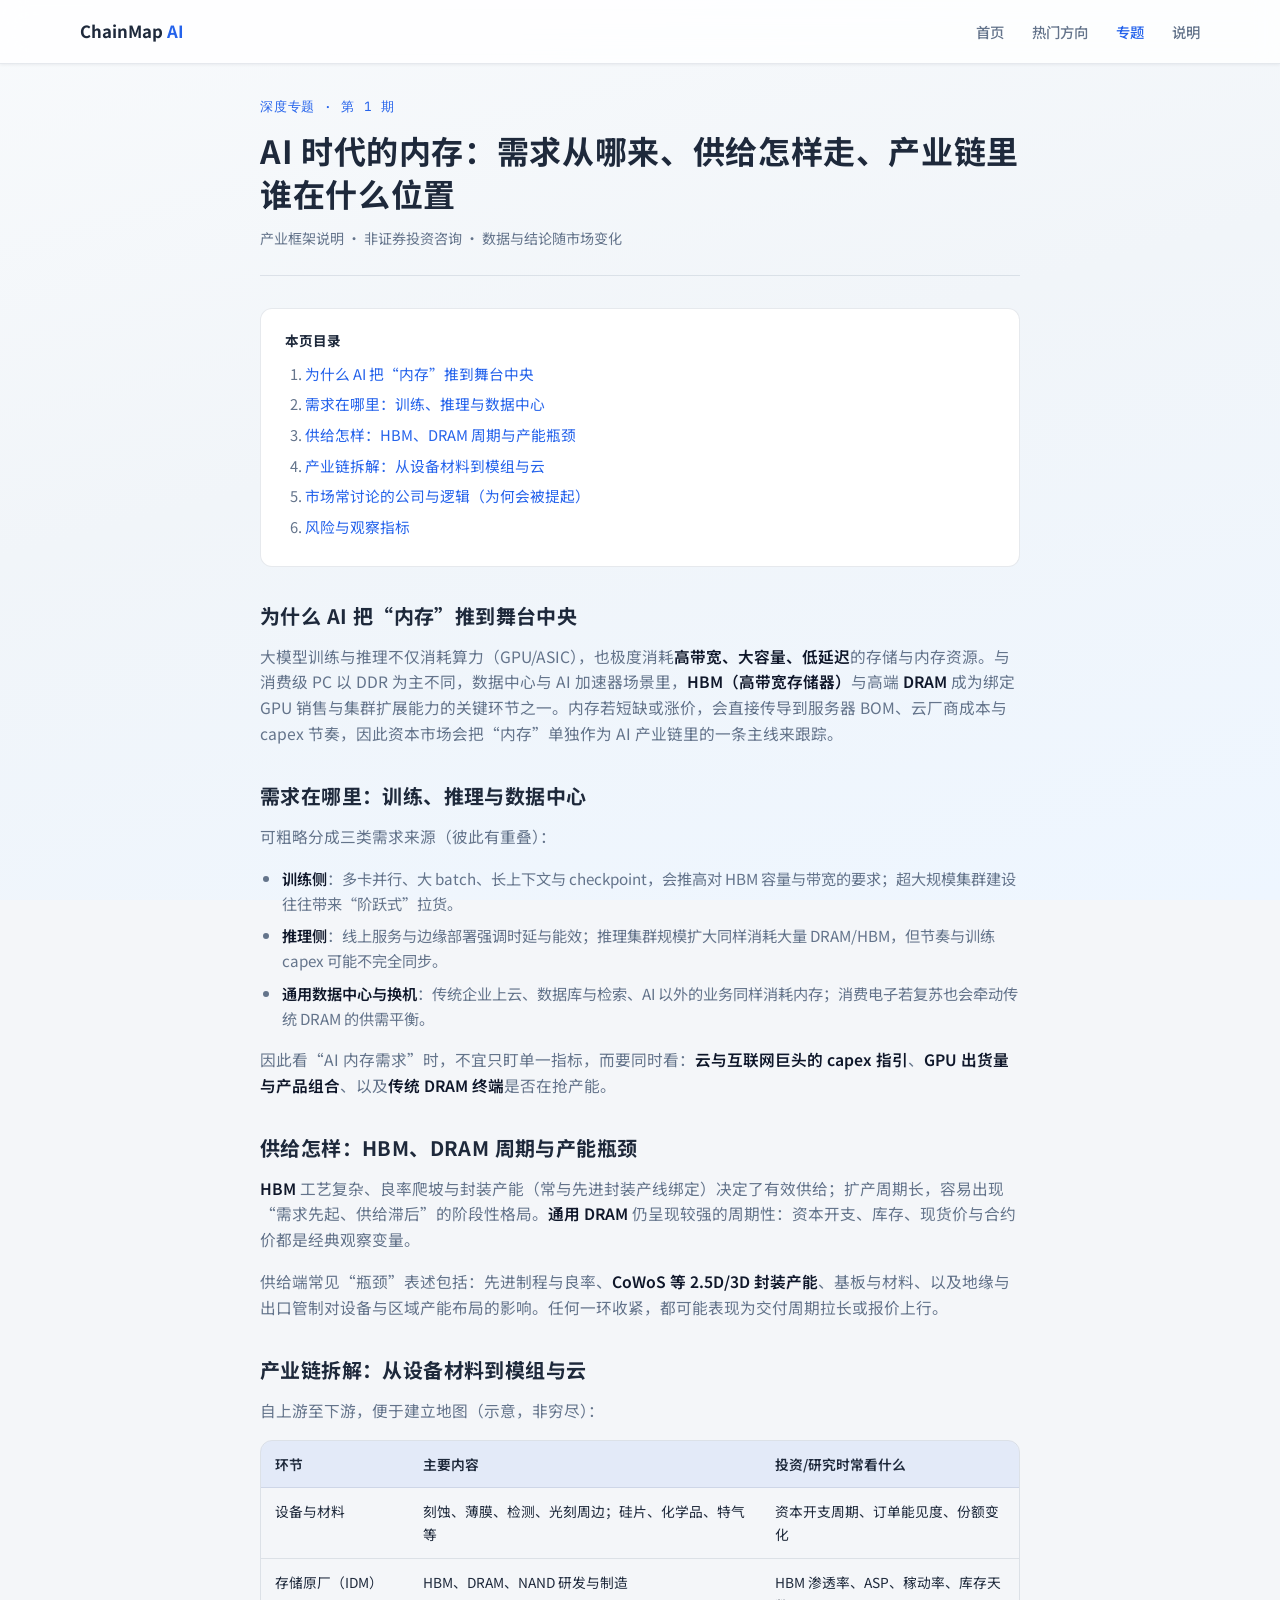
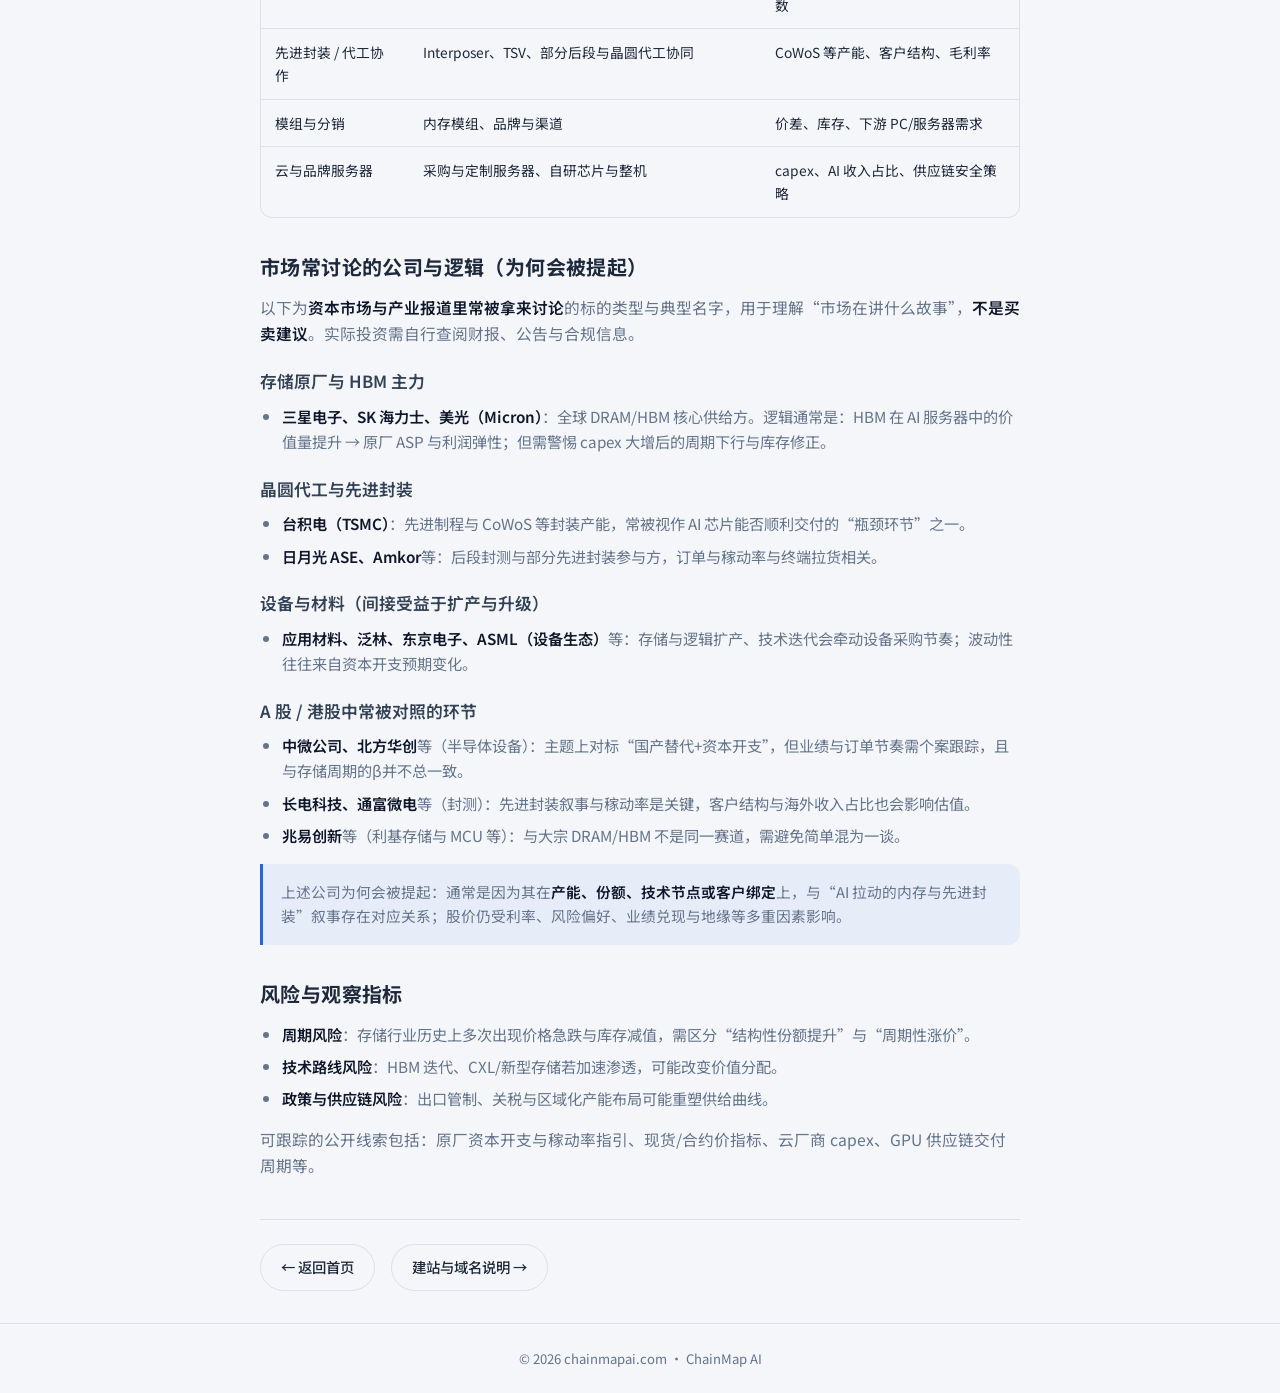
==== article-memory.html @ 4a5e8cdd "Initial publish: ChainMap AI site for chainmapai.com Co-authored-by: Cursor <cursoragent@cursor.com>" ====
<!DOCTYPE html>
<html lang="zh-CN">
<head>
  <meta charset="UTF-8" />
  <meta name="viewport" content="width=device-width, initial-scale=1.0" />
  <meta name="description" content="AI 时代内存（HBM/DRAM）供需、产业链与关注公司：需求从哪来、供给如何扩、谁在上游谁在下游。" />
  <title>AI 时代的内存：供需与产业链 · ChainMap AI</title>
  <link rel="preconnect" href="https://fonts.googleapis.com" />
  <link rel="preconnect" href="https://fonts.gstatic.com" crossorigin />
  <link href="https://fonts.googleapis.com/css2?family=Noto+Sans+SC:wght@400;500;600;700&family=JetBrains+Mono:wght@400;500&display=swap" rel="stylesheet" />
  <link rel="stylesheet" href="styles.css" />
</head>
<body>
  <header class="site-header">
    <div class="header-inner">
      <a href="index.html" class="logo">ChainMap <span class="logo-accent">AI</span></a>
      <button type="button" class="nav-toggle" aria-label="打开菜单" aria-expanded="false"></button>
      <nav class="nav" id="site-nav">
        <a href="index.html">首页</a>
        <a href="hot-topics.html">热门方向</a>
        <a href="article-memory.html" class="is-active">专题</a>
        <a href="index.html#disclaimer">说明</a>
      </nav>
    </div>
  </header>

  <main class="main-article page-enter">
    <article class="article-page container article-container">
      <header class="article-header">
        <p class="article-kicker">深度专题 · 第 1 期</p>
        <h1 class="article-h1">AI 时代的内存：需求从哪来、供给怎样走、产业链里谁在什么位置</h1>
        <p class="article-meta">产业框架说明 · 非证券投资咨询 · 数据与结论随市场变化</p>
      </header>

      <nav class="article-toc" aria-label="本页目录">
        <strong class="article-toc-title">本页目录</strong>
        <ol>
          <li><a href="#why-memory">为什么 AI 把“内存”推到舞台中央</a></li>
          <li><a href="#demand">需求在哪里：训练、推理与数据中心</a></li>
          <li><a href="#supply">供给怎样：HBM、DRAM 周期与产能瓶颈</a></li>
          <li><a href="#chain">产业链拆解：从设备材料到模组与云</a></li>
          <li><a href="#companies">市场常讨论的公司与逻辑（为何会被提起）</a></li>
          <li><a href="#risk">风险与观察指标</a></li>
        </ol>
      </nav>

      <div class="article-body">
        <h2 id="why-memory">为什么 AI 把“内存”推到舞台中央</h2>
        <p>
          大模型训练与推理不仅消耗算力（GPU/ASIC），也极度消耗<strong>高带宽、大容量、低延迟</strong>的存储与内存资源。与消费级 PC 以 DDR 为主不同，数据中心与 AI 加速器场景里，<strong>HBM（高带宽存储器）</strong>与高端 <strong>DRAM</strong> 成为绑定 GPU 销售与集群扩展能力的关键环节之一。内存若短缺或涨价，会直接传导到服务器 BOM、云厂商成本与 capex 节奏，因此资本市场会把“内存”单独作为 AI 产业链里的一条主线来跟踪。
        </p>

        <h2 id="demand">需求在哪里：训练、推理与数据中心</h2>
        <p>可粗略分成三类需求来源（彼此有重叠）：</p>
        <ul>
          <li><strong>训练侧</strong>：多卡并行、大 batch、长上下文与 checkpoint，会推高对 HBM 容量与带宽的要求；超大规模集群建设往往带来“阶跃式”拉货。</li>
          <li><strong>推理侧</strong>：线上服务与边缘部署强调时延与能效；推理集群规模扩大同样消耗大量 DRAM/HBM，但节奏与训练 capex 可能不完全同步。</li>
          <li><strong>通用数据中心与换机</strong>：传统企业上云、数据库与检索、AI 以外的业务同样消耗内存；消费电子若复苏也会牵动传统 DRAM 的供需平衡。</li>
        </ul>
        <p>
          因此看“AI 内存需求”时，不宜只盯单一指标，而要同时看：<strong>云与互联网巨头的 capex 指引</strong>、<strong>GPU 出货量与产品组合</strong>、以及<strong>传统 DRAM 终端</strong>是否在抢产能。
        </p>

        <h2 id="supply">供给怎样：HBM、DRAM 周期与产能瓶颈</h2>
        <p>
          <strong>HBM</strong> 工艺复杂、良率爬坡与封装产能（常与先进封装产线绑定）决定了有效供给；扩产周期长，容易出现“需求先起、供给滞后”的阶段性格局。<strong>通用 DRAM</strong> 仍呈现较强的周期性：资本开支、库存、现货价与合约价都是经典观察变量。
        </p>
        <p>
          供给端常见“瓶颈”表述包括：先进制程与良率、<strong>CoWoS 等 2.5D/3D 封装产能</strong>、基板与材料、以及地缘与出口管制对设备与区域产能布局的影响。任何一环收紧，都可能表现为交付周期拉长或报价上行。
        </p>

        <h2 id="chain">产业链拆解：从设备材料到模组与云</h2>
        <p>自上游至下游，便于建立地图（示意，非穷尽）：</p>
        <div class="article-table-wrap">
          <table class="article-table">
            <thead>
              <tr>
                <th>环节</th>
                <th>主要内容</th>
                <th>投资/研究时常看什么</th>
              </tr>
            </thead>
            <tbody>
              <tr>
                <td>设备与材料</td>
                <td>刻蚀、薄膜、检测、光刻周边；硅片、化学品、特气等</td>
                <td>资本开支周期、订单能见度、份额变化</td>
              </tr>
              <tr>
                <td>存储原厂（IDM）</td>
                <td>HBM、DRAM、NAND 研发与制造</td>
                <td>HBM 渗透率、ASP、稼动率、库存天数</td>
              </tr>
              <tr>
                <td>先进封装 / 代工协作</td>
                <td>Interposer、TSV、部分后段与晶圆代工协同</td>
                <td>CoWoS 等产能、客户结构、毛利率</td>
              </tr>
              <tr>
                <td>模组与分销</td>
                <td>内存模组、品牌与渠道</td>
                <td>价差、库存、下游 PC/服务器需求</td>
              </tr>
              <tr>
                <td>云与品牌服务器</td>
                <td>采购与定制服务器、自研芯片与整机</td>
                <td>capex、AI 收入占比、供应链安全策略</td>
              </tr>
            </tbody>
          </table>
        </div>

        <h2 id="companies">市场常讨论的公司与逻辑（为何会被提起）</h2>
        <p>以下为<strong>资本市场与产业报道里常被拿来讨论</strong>的标的类型与典型名字，用于理解“市场在讲什么故事”，<strong>不是买卖建议</strong>。实际投资需自行查阅财报、公告与合规信息。</p>

        <h3 class="article-h3">存储原厂与 HBM 主力</h3>
        <ul>
          <li><strong>三星电子、SK 海力士、美光（Micron）</strong>：全球 DRAM/HBM 核心供给方。逻辑通常是：HBM 在 AI 服务器中的价值量提升 → 原厂 ASP 与利润弹性；但需警惕 capex 大增后的周期下行与库存修正。</li>
        </ul>

        <h3 class="article-h3">晶圆代工与先进封装</h3>
        <ul>
          <li><strong>台积电（TSMC）</strong>：先进制程与 CoWoS 等封装产能，常被视作 AI 芯片能否顺利交付的“瓶颈环节”之一。</li>
          <li><strong>日月光 ASE、Amkor</strong>等：后段封测与部分先进封装参与方，订单与稼动率与终端拉货相关。</li>
        </ul>

        <h3 class="article-h3">设备与材料（间接受益于扩产与升级）</h3>
        <ul>
          <li><strong>应用材料、泛林、东京电子、ASML（设备生态）</strong>等：存储与逻辑扩产、技术迭代会牵动设备采购节奏；波动性往往来自资本开支预期变化。</li>
        </ul>

        <h3 class="article-h3">A 股 / 港股中常被对照的环节</h3>
        <ul>
          <li><strong>中微公司、北方华创</strong>等（半导体设备）：主题上对标“国产替代+资本开支”，但业绩与订单节奏需个案跟踪，且与存储周期的β并不总一致。</li>
          <li><strong>长电科技、通富微电</strong>等（封测）：先进封装叙事与稼动率是关键，客户结构与海外收入占比也会影响估值。</li>
          <li><strong>兆易创新</strong>等（利基存储与 MCU 等）：与大宗 DRAM/HBM 不是同一赛道，需避免简单混为一谈。</li>
        </ul>

        <p class="article-note">
          上述公司为何会被提起：通常是因为其在<strong>产能、份额、技术节点或客户绑定</strong>上，与“AI 拉动的内存与先进封装”叙事存在对应关系；股价仍受利率、风险偏好、业绩兑现与地缘等多重因素影响。
        </p>

        <h2 id="risk">风险与观察指标</h2>
        <ul>
          <li><strong>周期风险</strong>：存储行业历史上多次出现价格急跌与库存减值，需区分“结构性份额提升”与“周期性涨价”。</li>
          <li><strong>技术路线风险</strong>：HBM 迭代、CXL/新型存储若加速渗透，可能改变价值分配。</li>
          <li><strong>政策与供应链风险</strong>：出口管制、关税与区域化产能布局可能重塑供给曲线。</li>
        </ul>
        <p>可跟踪的公开线索包括：原厂资本开支与稼动率指引、现货/合约价指标、云厂商 capex、GPU 供应链交付周期等。</p>
      </div>

      <footer class="article-footer">
        <a class="btn-secondary" href="index.html">← 返回首页</a>
        <a class="btn-secondary" href="guide-hosting.html">建站与域名说明 →</a>
      </footer>
    </article>
  </main>

  <footer class="site-footer">
    <div class="container footer-inner">
      <p>© 2026 chainmapai.com · ChainMap AI</p>
    </div>
  </footer>

  <script src="script.js"></script>
</body>
</html>
---- styles.css ----
:root {
  --bg-deep: #f4f6f9;
  --bg-page: linear-gradient(165deg, #f8fafc 0%, #f1f5f9 45%, #eef6ff 100%);
  --bg-card: #ffffff;
  --bg-card-hover: #f8fafc;
  --border: rgba(15, 40, 80, 0.1);
  --text: #1e293b;
  --text-muted: #64748b;
  --accent: #2563eb;
  --accent-hover: #1d4ed8;
  --accent-soft: rgba(37, 99, 235, 0.1);
  --accent-glow: rgba(37, 99, 235, 0.22);
  --green-soft: rgba(16, 185, 129, 0.1);
  --green-border: rgba(16, 185, 129, 0.28);
  --green-heading: #047857;
  --header-bg: rgba(255, 255, 255, 0.82);
  --shadow-sm: 0 1px 3px rgba(15, 23, 42, 0.06);
  --shadow-md: 0 8px 30px rgba(15, 23, 42, 0.08);
  --font-sans: "Noto Sans SC", system-ui, sans-serif;
  --font-mono: "JetBrains Mono", monospace;
  --radius: 12px;
  --radius-lg: 20px;
  --header-h: 64px;
}

*,
*::before,
*::after {
  box-sizing: border-box;
}

html {
  scroll-behavior: smooth;
}

body {
  margin: 0;
  font-family: var(--font-sans);
  font-size: 16px;
  line-height: 1.65;
  color: var(--text);
  background: var(--bg-deep);
  background-image: var(--bg-page);
  background-attachment: fixed;
  min-height: 100vh;
}

a {
  color: var(--accent);
  text-decoration: none;
}

a:hover {
  text-decoration: underline;
}

.container {
  width: min(1120px, 92vw);
  margin-inline: auto;
}

.container.narrow {
  max-width: 720px;
}

.site-header {
  position: sticky;
  top: 0;
  z-index: 100;
  height: var(--header-h);
  background: var(--header-bg);
  backdrop-filter: blur(12px);
  border-bottom: 1px solid var(--border);
  box-shadow: var(--shadow-sm);
}

.header-inner {
  width: min(1120px, 92vw);
  margin-inline: auto;
  height: 100%;
  display: flex;
  align-items: center;
  justify-content: space-between;
}

.logo {
  font-weight: 700;
  font-size: 1.05rem;
  color: var(--text);
  text-decoration: none;
}

.logo:hover {
  color: var(--accent);
  text-decoration: none;
}

.logo-accent {
  color: var(--accent);
}

.hero-motto {
  margin: 0.5rem 0 0;
  font-size: 0.95rem;
  font-weight: 500;
  color: rgba(255, 255, 255, 0.75);
  letter-spacing: 0.12em;
}

.site-footer a {
  color: var(--text-muted);
}

.site-footer a:hover {
  color: var(--accent);
}

.nav {
  display: flex;
  gap: 1.75rem;
}

.nav a {
  color: var(--text-muted);
  font-size: 0.9rem;
  font-weight: 500;
  text-decoration: none;
  transition: color 0.2s;
}

.nav a:hover {
  color: var(--accent);
}

.nav a.is-active {
  color: var(--accent);
}

.nav-toggle {
  display: none;
  width: 44px;
  height: 44px;
  margin: 0;
  padding: 0;
  border: 1px solid var(--border);
  border-radius: 10px;
  background: var(--bg-card);
  cursor: pointer;
  position: relative;
}

.nav-toggle::before,
.nav-toggle::after {
  content: "";
  position: absolute;
  left: 12px;
  right: 12px;
  height: 2px;
  background: var(--text);
  border-radius: 1px;
  transition: transform 0.2s, top 0.2s, opacity 0.2s;
}

.nav-toggle::before {
  top: 16px;
}

.nav-toggle::after {
  top: 26px;
}

.nav-toggle[aria-expanded="true"]::before {
  top: 21px;
  transform: rotate(45deg);
}

.nav-toggle[aria-expanded="true"]::after {
  top: 21px;
  transform: rotate(-45deg);
}

@media (max-width: 768px) {
  .nav-toggle {
    display: block;
  }

  .nav {
    position: absolute;
    top: var(--header-h);
    left: 0;
    right: 0;
    flex-direction: column;
    gap: 0;
    padding: 0.5rem 0 1rem;
    background: rgba(255, 255, 255, 0.98);
    border-bottom: 1px solid var(--border);
    box-shadow: var(--shadow-md);
    transform: translateY(-120%);
    opacity: 0;
    visibility: hidden;
    pointer-events: none;
    transition: transform 0.25s ease, opacity 0.2s;
  }

  .nav.is-open {
    transform: translateY(0);
    opacity: 1;
    visibility: visible;
    pointer-events: auto;
  }

  .nav a {
    padding: 0.85rem 1.5rem;
    border-top: 1px solid rgba(15, 23, 42, 0.06);
  }

  .header-inner {
    position: relative;
  }
}

.hero {
  position: relative;
  min-height: calc(100vh - var(--header-h));
  display: flex;
  align-items: center;
  justify-content: center;
  padding: 3rem 1.5rem 4rem;
  overflow: hidden;
}

.hero-bg {
  position: absolute;
  inset: 0;
  background:
    radial-gradient(ellipse 85% 65% at 50% -15%, rgba(147, 197, 253, 0.45), transparent),
    radial-gradient(ellipse 55% 45% at 100% 40%, rgba(196, 181, 253, 0.22), transparent),
    radial-gradient(ellipse 45% 35% at 0% 85%, rgba(167, 243, 208, 0.2), transparent);
  pointer-events: none;
}

.hero-content {
  position: relative;
  text-align: center;
  max-width: 720px;
}

.hero-tag {
  font-family: var(--font-mono);
  font-size: 0.8rem;
  letter-spacing: 0.12em;
  text-transform: uppercase;
  color: var(--accent);
  margin: 0 0 1rem;
}

.hero-title {
  font-size: clamp(2rem, 5vw, 3rem);
  font-weight: 700;
  line-height: 1.35;
  margin: 0 0 1.25rem;
  letter-spacing: 0.02em;
}

.hero-title-accent {
  display: inline-block;
  background: linear-gradient(135deg, #1d4ed8 0%, #2563eb 40%, #7c3aed 100%);
  -webkit-background-clip: text;
  background-clip: text;
  color: transparent;
}

.hero-title-accent .title-part {
  letter-spacing: 0.16em;
}

.hero-title-accent .title-mid-gap {
  display: inline-block;
  width: 0.65em;
  min-width: 0.5rem;
}

.hero-lead {
  color: var(--text-muted);
  font-size: 1.05rem;
  margin: 0 0 2rem;
  max-width: 560px;
  margin-inline: auto;
}

.btn-primary {
  display: inline-block;
  padding: 0.85rem 1.75rem;
  background: linear-gradient(135deg, #2563eb, #1d4ed8);
  color: #fff;
  font-weight: 600;
  border-radius: 999px;
  text-decoration: none;
  box-shadow: 0 4px 20px var(--accent-glow);
  transition: transform 0.2s, box-shadow 0.2s;
}

.btn-primary:hover {
  transform: translateY(-2px);
  box-shadow: 0 8px 28px var(--accent-glow);
  text-decoration: none;
  color: #fff;
}

.section[id] {
  scroll-margin-top: calc(var(--header-h) + 8px);
}

.section {
  padding: 4rem 1.5rem;
}

.section-title {
  font-size: 1.75rem;
  font-weight: 700;
  margin: 0 0 0.75rem;
  text-align: center;
}

.section-subtitle {
  color: var(--text-muted);
  text-align: center;
  max-width: 720px;
  margin: 0 auto 2.5rem;
  font-size: 0.98rem;
}

.chain-section {
  background: linear-gradient(180deg, transparent, rgba(255, 255, 255, 0.65));
}

.chain-grid {
  display: grid;
  grid-template-columns: repeat(auto-fill, minmax(280px, 1fr));
  gap: 1.25rem;
}

.chain-card {
  background: var(--bg-card);
  border: 1px solid var(--border);
  border-radius: var(--radius-lg);
  padding: 1.5rem 1.5rem 1.35rem;
  box-shadow: var(--shadow-sm);
  transition: border-color 0.2s, background 0.2s, box-shadow 0.2s;
}

.chain-card:hover {
  background: var(--bg-card-hover);
  border-color: rgba(37, 99, 235, 0.28);
  box-shadow: var(--shadow-sm);
}

.chain-card-wide {
  grid-column: 1 / -1;
}

@media (min-width: 900px) {
  .chain-card-wide {
    grid-column: span 2;
  }
}

.chain-step {
  font-family: var(--font-mono);
  font-size: 0.75rem;
  color: var(--accent);
  opacity: 0.9;
}

.chain-card h3 {
  margin: 0.5rem 0 0.65rem;
  font-size: 1.15rem;
  font-weight: 600;
}

.chain-card p {
  margin: 0;
  color: var(--text-muted);
  font-size: 0.92rem;
  line-height: 1.6;
}

.chain-tags {
  list-style: none;
  margin: 1rem 0 0;
  padding: 0;
  display: flex;
  flex-wrap: wrap;
  gap: 0.5rem;
}

.chain-tags li {
  font-size: 0.78rem;
  padding: 0.25rem 0.65rem;
  background: var(--accent-soft);
  color: var(--accent);
  border-radius: 6px;
}

.ideas-section {
  padding-bottom: 5rem;
}

.ideas-table-wrap {
  overflow-x: auto;
  border-radius: var(--radius-lg);
  border: 1px solid var(--border);
  margin-bottom: 2rem;
}

.ideas-table {
  width: 100%;
  border-collapse: collapse;
  font-size: 0.88rem;
}

.ideas-table th,
.ideas-table td {
  padding: 1rem 1.1rem;
  text-align: left;
  vertical-align: top;
  border-bottom: 1px solid var(--border);
}

.ideas-table th {
  background: rgba(37, 99, 235, 0.08);
  color: var(--text);
  font-weight: 600;
  white-space: nowrap;
}

.ideas-table tbody tr:last-child td {
  border-bottom: none;
}

.ideas-table tbody tr:hover td {
  background: rgba(37, 99, 235, 0.04);
}

.ideas-table td:first-child {
  font-weight: 600;
  color: var(--accent);
  white-space: nowrap;
}

.callout-cards {
  display: grid;
  grid-template-columns: repeat(auto-fit, minmax(260px, 1fr));
  gap: 1.25rem;
}

.callout {
  background: var(--green-soft);
  border: 1px solid var(--green-border);
  border-radius: var(--radius);
  padding: 1.35rem 1.5rem;
}

.callout h3 {
  margin: 0 0 0.5rem;
  font-size: 1.05rem;
  color: var(--green-heading);
}

.callout p {
  margin: 0;
  color: var(--text-muted);
  font-size: 0.92rem;
}

.disclaimer-section {
  padding-top: 2rem;
  padding-bottom: 4rem;
}

.disclaimer-section p {
  color: var(--text-muted);
  text-align: center;
  margin: 0;
  font-size: 0.95rem;
  line-height: 1.75;
}

.site-footer {
  border-top: 1px solid var(--border);
  padding: 1.5rem 1.5rem;
}

.footer-inner {
  text-align: center;
}

.site-footer p {
  margin: 0;
  font-size: 0.82rem;
  color: var(--text-muted);
}

.page-enter {
  animation: pageEnterIn 0.55s ease forwards;
}

@keyframes pageEnterIn {
  from {
    opacity: 0;
    transform: translateY(10px);
  }
  to {
    opacity: 1;
    transform: translateY(0);
  }
}

@media (prefers-reduced-motion: reduce) {
  .page-enter {
    animation: none;
  }
}

.articles-preview-section {
  padding-top: 3rem;
  background: linear-gradient(180deg, rgba(255, 255, 255, 0.9), transparent);
}

.article-cards {
  display: grid;
  grid-template-columns: repeat(auto-fill, minmax(300px, 1fr));
  gap: 1.25rem;
}

.article-card {
  display: block;
  background: var(--bg-card);
  border: 1px solid var(--border);
  border-radius: var(--radius-lg);
  padding: 1.5rem 1.5rem 1.35rem;
  text-decoration: none;
  color: inherit;
  box-shadow: var(--shadow-sm);
  transition: border-color 0.2s, background 0.2s, transform 0.2s, box-shadow 0.2s;
}

.article-card:hover {
  border-color: rgba(37, 99, 235, 0.35);
  background: var(--bg-card-hover);
  box-shadow: var(--shadow-md);
  transform: translateY(-2px);
  text-decoration: none;
}

.article-card-badge {
  display: inline-block;
  font-family: var(--font-mono);
  font-size: 0.72rem;
  letter-spacing: 0.08em;
  color: var(--accent);
  margin-bottom: 0.65rem;
}

.article-card-badge--muted {
  color: var(--text-muted);
}

.article-card-title {
  margin: 0 0 0.5rem;
  font-size: 1.2rem;
  font-weight: 600;
  color: var(--text);
}

.article-card-desc {
  margin: 0 0 1rem;
  font-size: 0.92rem;
  color: var(--text-muted);
  line-height: 1.55;
}

.article-card-cta {
  font-size: 0.88rem;
  font-weight: 600;
  color: var(--accent);
}

.article-card-placeholder {
  border-style: dashed;
  opacity: 0.85;
}

.article-card-placeholder .article-card-desc code {
  font-family: var(--font-mono);
  font-size: 0.82rem;
  padding: 0.1em 0.35em;
  background: rgba(37, 99, 235, 0.08);
  border-radius: 4px;
  color: var(--accent-hover);
}

.main-article {
  padding-top: 2rem;
  padding-bottom: 2rem;
}

.article-container {
  max-width: 760px;
}

.article-header {
  margin-bottom: 2rem;
  padding-bottom: 1.5rem;
  border-bottom: 1px solid var(--border);
}

.article-kicker {
  font-family: var(--font-mono);
  font-size: 0.8rem;
  letter-spacing: 0.06em;
  color: var(--accent);
  margin: 0 0 0.75rem;
}

.article-h1 {
  font-size: clamp(1.45rem, 4vw, 2rem);
  font-weight: 700;
  line-height: 1.35;
  margin: 0 0 0.75rem;
  letter-spacing: 0.02em;
}

.article-meta {
  margin: 0;
  font-size: 0.88rem;
  color: var(--text-muted);
}

.article-toc {
  background: var(--bg-card);
  border: 1px solid var(--border);
  border-radius: var(--radius);
  padding: 1.25rem 1.5rem;
  margin-bottom: 2rem;
}

.article-toc-title {
  display: block;
  font-size: 0.85rem;
  margin-bottom: 0.65rem;
  color: var(--text);
}

.article-toc ol {
  margin: 0;
  padding-left: 1.25rem;
  color: var(--text-muted);
  font-size: 0.92rem;
}

.article-toc li {
  margin-bottom: 0.4rem;
}

.article-toc a {
  color: var(--accent);
}

.article-body h2[id] {
  scroll-margin-top: calc(var(--header-h) + 12px);
}

.article-body h2 {
  font-size: 1.25rem;
  font-weight: 700;
  margin: 2rem 0 0.75rem;
  letter-spacing: 0.02em;
}

.article-body h2:first-child {
  margin-top: 0;
}

.article-h3 {
  font-size: 1.05rem;
  font-weight: 600;
  margin: 1.35rem 0 0.5rem;
  color: #334155;
}

.article-body p {
  margin: 0 0 1rem;
  color: var(--text-muted);
  font-size: 0.98rem;
}

.article-body ul,
.article-body ol {
  margin: 0 0 1rem;
  padding-left: 1.35rem;
  color: var(--text-muted);
  font-size: 0.95rem;
}

.article-body li {
  margin-bottom: 0.45rem;
}

.article-body strong {
  color: #0f172a;
  font-weight: 600;
}

.article-body code {
  font-family: var(--font-mono);
  font-size: 0.88em;
  padding: 0.12em 0.4em;
  background: rgba(37, 99, 235, 0.09);
  border-radius: 4px;
  color: #1d4ed8;
}

.article-table-wrap {
  overflow-x: auto;
  border-radius: var(--radius);
  border: 1px solid var(--border);
  margin: 1rem 0 1.25rem;
}

.article-table {
  width: 100%;
  border-collapse: collapse;
  font-size: 0.86rem;
}

.article-table th,
.article-table td {
  padding: 0.75rem 0.9rem;
  text-align: left;
  border-bottom: 1px solid var(--border);
  vertical-align: top;
}

.article-table th {
  background: rgba(37, 99, 235, 0.08);
  color: var(--text);
  font-weight: 600;
}

.article-table tbody tr:last-child td {
  border-bottom: none;
}

.article-note {
  background: rgba(37, 99, 235, 0.06);
  border-left: 3px solid var(--accent);
  padding: 1rem 1.1rem;
  border-radius: 0 var(--radius) var(--radius) 0;
  font-size: 0.92rem !important;
}

.article-ol-steps {
  counter-reset: step;
  list-style: none;
  padding-left: 0 !important;
}

.article-ol-steps > li {
  position: relative;
  padding-left: 0;
  margin-bottom: 1rem !important;
}

.article-ol-steps > li::before {
  counter-increment: step;
  content: counter(step) ".";
  font-weight: 700;
  color: var(--accent);
  margin-right: 0.35em;
}

.article-ol-steps--nested ul {
  margin: 0.5rem 0 0.75rem;
  padding-left: 1.25rem;
  list-style: disc;
}

.article-footer {
  display: flex;
  flex-wrap: wrap;
  gap: 1rem;
  margin-top: 2.5rem;
  padding-top: 1.5rem;
  border-top: 1px solid var(--border);
}

.btn-secondary {
  display: inline-block;
  padding: 0.65rem 1.25rem;
  border: 1px solid var(--border);
  border-radius: 999px;
  color: var(--text);
  font-size: 0.9rem;
  font-weight: 500;
  text-decoration: none;
  transition: border-color 0.2s, background 0.2s;
}

.btn-secondary:hover {
  border-color: rgba(37, 99, 235, 0.4);
  background: var(--accent-soft);
  color: var(--accent);
  text-decoration: none;
}

/* —— AI 投资核心功能页 —— */
.invest-page {
  padding-bottom: 3rem;
}

.invest-page-header {
  margin-bottom: 2rem;
}

.invest-page-header .article-h1 {
  margin-bottom: 0.75rem;
}

.feed-meta {
  font-size: 0.88rem;
  color: var(--text-muted);
  margin-bottom: 1.25rem;
}

.feed-loading {
  color: var(--text-muted);
}

.error-msg {
  padding: 1rem 1.25rem;
  background: rgba(239, 68, 68, 0.08);
  border: 1px solid rgba(239, 68, 68, 0.25);
  border-radius: var(--radius);
  color: #b91c1c;
}

.topic-feed {
  display: flex;
  flex-direction: column;
  gap: 1.25rem;
}

.topic-card {
  background: var(--bg-card);
  border: 1px solid var(--border);
  border-radius: var(--radius-lg);
  padding: 1.35rem 1.5rem;
  box-shadow: var(--shadow-sm);
  transition: border-color 0.2s, box-shadow 0.2s;
}

.topic-card--hot {
  border-color: rgba(37, 99, 235, 0.35);
  box-shadow: var(--shadow-md);
}

.topic-card--archived {
  opacity: 0.72;
}

.topic-card-head {
  display: flex;
  justify-content: space-between;
  align-items: center;
  flex-wrap: wrap;
  gap: 0.5rem;
  margin-bottom: 0.5rem;
}

.topic-layer {
  font-size: 0.8rem;
  font-weight: 600;
  color: var(--accent);
  text-transform: uppercase;
  letter-spacing: 0.04em;
}

.topic-heat {
  font-family: var(--font-mono);
  font-size: 0.82rem;
  color: var(--text-muted);
}

.topic-card-title {
  margin: 0 0 0.5rem;
  font-size: 1.25rem;
}

.topic-card-title a {
  color: var(--text);
  text-decoration: none;
}

.topic-card-title a:hover {
  color: var(--accent);
}

.topic-status {
  font-size: 0.9rem;
  margin-bottom: 0.75rem;
}

.status-pill {
  display: inline-block;
  padding: 0.15rem 0.55rem;
  border-radius: 999px;
  background: var(--accent-soft);
  color: var(--accent);
  font-weight: 600;
  font-size: 0.82rem;
}

.topic-times {
  font-size: 0.82rem;
  color: var(--text-muted);
  margin: 0.75rem 0 1rem;
}

.stars .star {
  color: #cbd5e1;
  font-size: 0.95rem;
}

.stars .star.is-on {
  color: #f59e0b;
}

.topic-detail-header h1,
.stock-detail-header h1 {
  font-size: clamp(1.5rem, 4vw, 2rem);
  margin: 0.25rem 0 0.75rem;
  line-height: 1.3;
}

.stock-symbol {
  font-family: var(--font-mono);
  font-size: 0.65em;
  font-weight: 500;
  color: var(--text-muted);
}

.stock-oneliner {
  font-size: 1.05rem;
  line-height: 1.6;
}

.stock-pick-grid {
  display: grid;
  grid-template-columns: repeat(auto-fill, minmax(260px, 1fr));
  gap: 1rem;
  margin: 1.5rem 0;
}

.stock-pick-card {
  display: block;
  background: var(--bg-card);
  border: 1px solid var(--border);
  border-radius: var(--radius);
  padding: 1.25rem;
  text-decoration: none;
  color: inherit;
  transition: border-color 0.2s, transform 0.2s, box-shadow 0.2s;
  position: relative;
}

.stock-pick-card:hover {
  border-color: rgba(37, 99, 235, 0.4);
  box-shadow: var(--shadow-md);
  transform: translateY(-2px);
  text-decoration: none;
}

.stock-pick-card h3 {
  margin: 0.5rem 0 0.35rem;
  font-size: 1.05rem;
  color: var(--text);
}

.stock-pick-card p {
  font-size: 0.9rem;
  color: var(--text-muted);
  margin: 0 0 0.75rem;
}

.stock-rank {
  position: absolute;
  top: 0.75rem;
  right: 0.75rem;
  font-family: var(--font-mono);
  font-weight: 700;
  font-size: 0.85rem;
  color: var(--accent);
}

.market-badge {
  display: inline-block;
  font-size: 0.72rem;
  font-weight: 600;
  padding: 0.2rem 0.5rem;
  border-radius: 4px;
  background: var(--accent-soft);
  color: var(--accent);
}

.market-badge--A {
  background: rgba(239, 68, 68, 0.1);
  color: #dc2626;
}

.market-badge--HK {
  background: rgba(168, 85, 247, 0.1);
  color: #7c3aed;
}

.market-badge--KR {
  background: rgba(16, 185, 129, 0.1);
  color: var(--green-heading);
}

.moat-tags,
.risk-list,
.evidence-list {
  padding-left: 1.25rem;
}

.moat-tags li,
.risk-list li {
  margin-bottom: 0.35rem;
}

.thesis-list {
  padding-left: 1.35rem;
}

.thesis-list li {
  margin-bottom: 0.65rem;
}

.evidence-type {
  font-size: 0.75rem;
  font-weight: 600;
  text-transform: uppercase;
  color: var(--text-muted);
}

.muted {
  color: var(--text-muted);
  font-size: 0.88rem;
}

.invest-disclaimer-inline {
  font-size: 0.88rem;
  color: var(--text-muted);
  margin-top: 2rem;
  padding-top: 1rem;
  border-top: 1px solid var(--border);
}

.hero-actions {
  display: flex;
  flex-wrap: wrap;
  gap: 0.75rem;
  margin-top: 1.25rem;
}

.btn-outline {
  display: inline-block;
  padding: 0.7rem 1.35rem;
  border: 1px solid rgba(255, 255, 255, 0.5);
  border-radius: 999px;
  color: #fff;
  font-weight: 500;
  text-decoration: none;
  transition: background 0.2s;
}

.btn-outline:hover {
  background: rgba(255, 255, 255, 0.12);
  text-decoration: none;
}

.invest-preview-section {
  padding-top: 0;
}
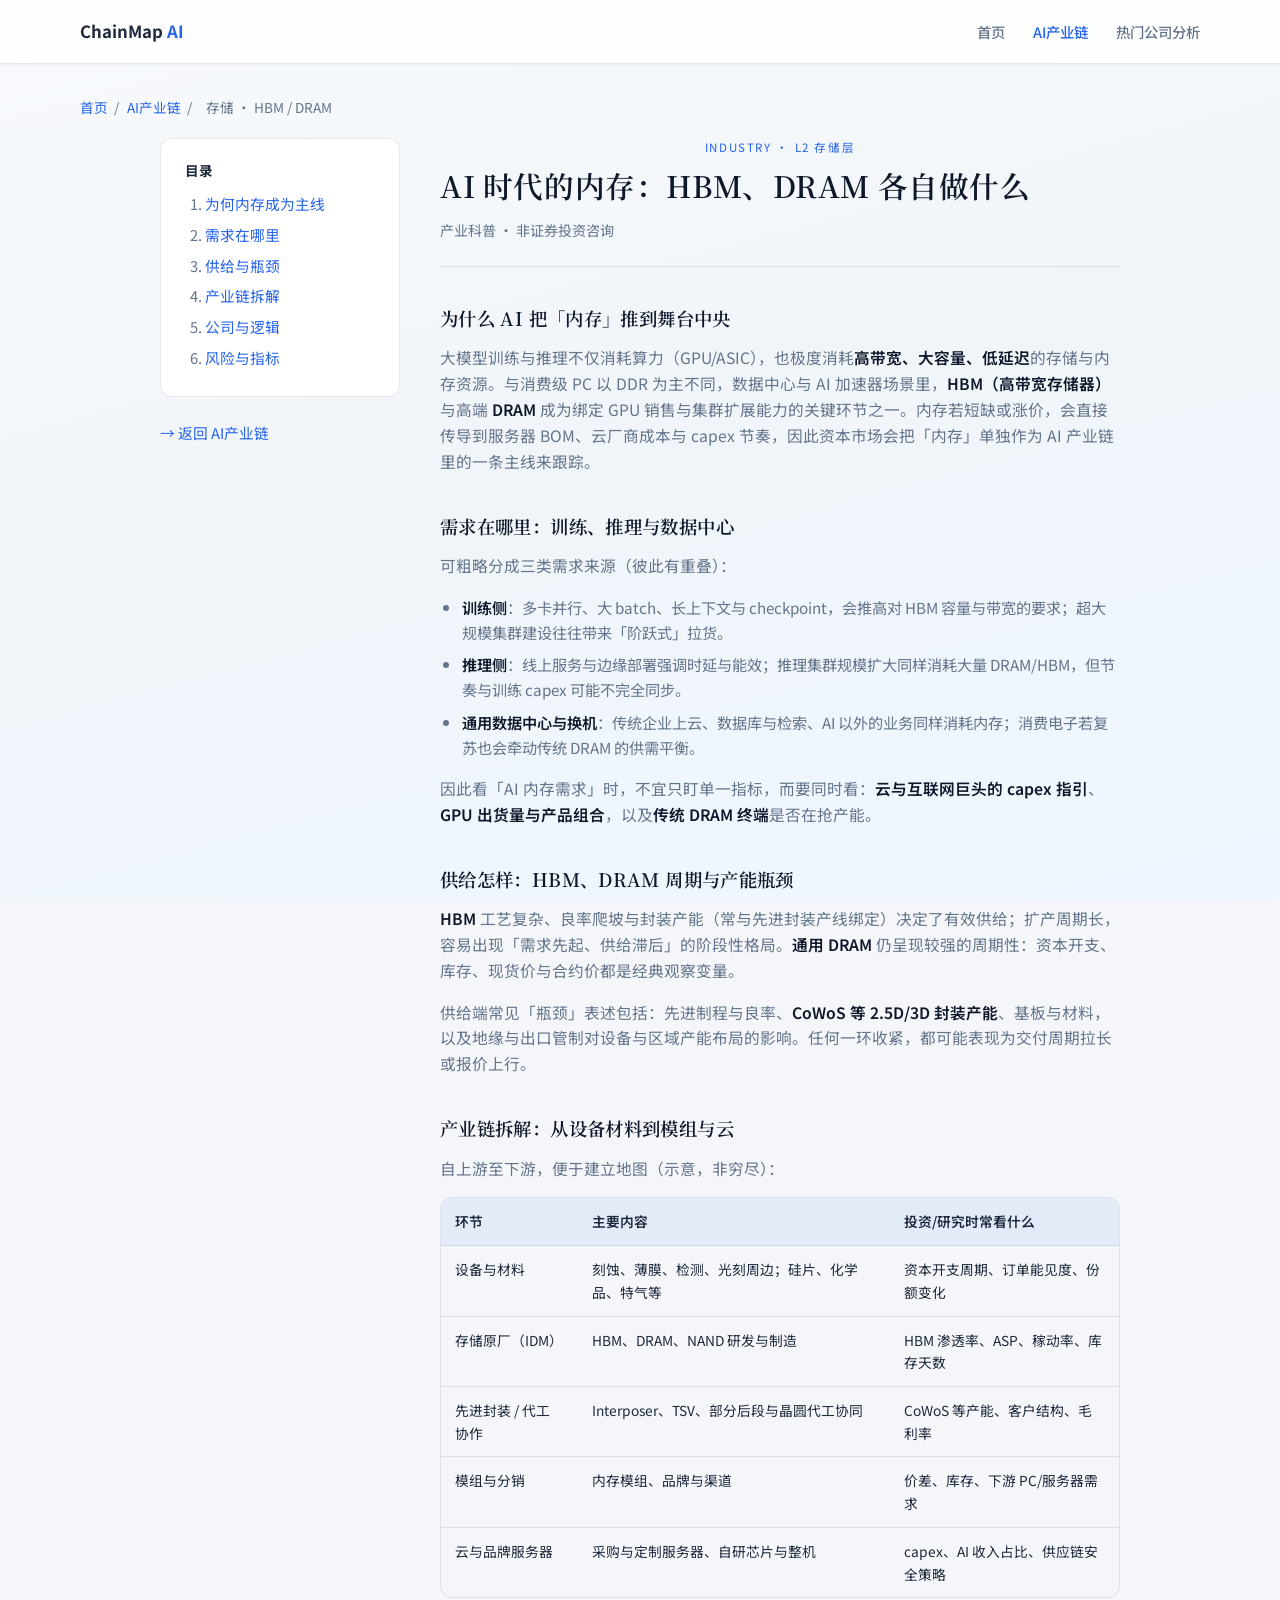
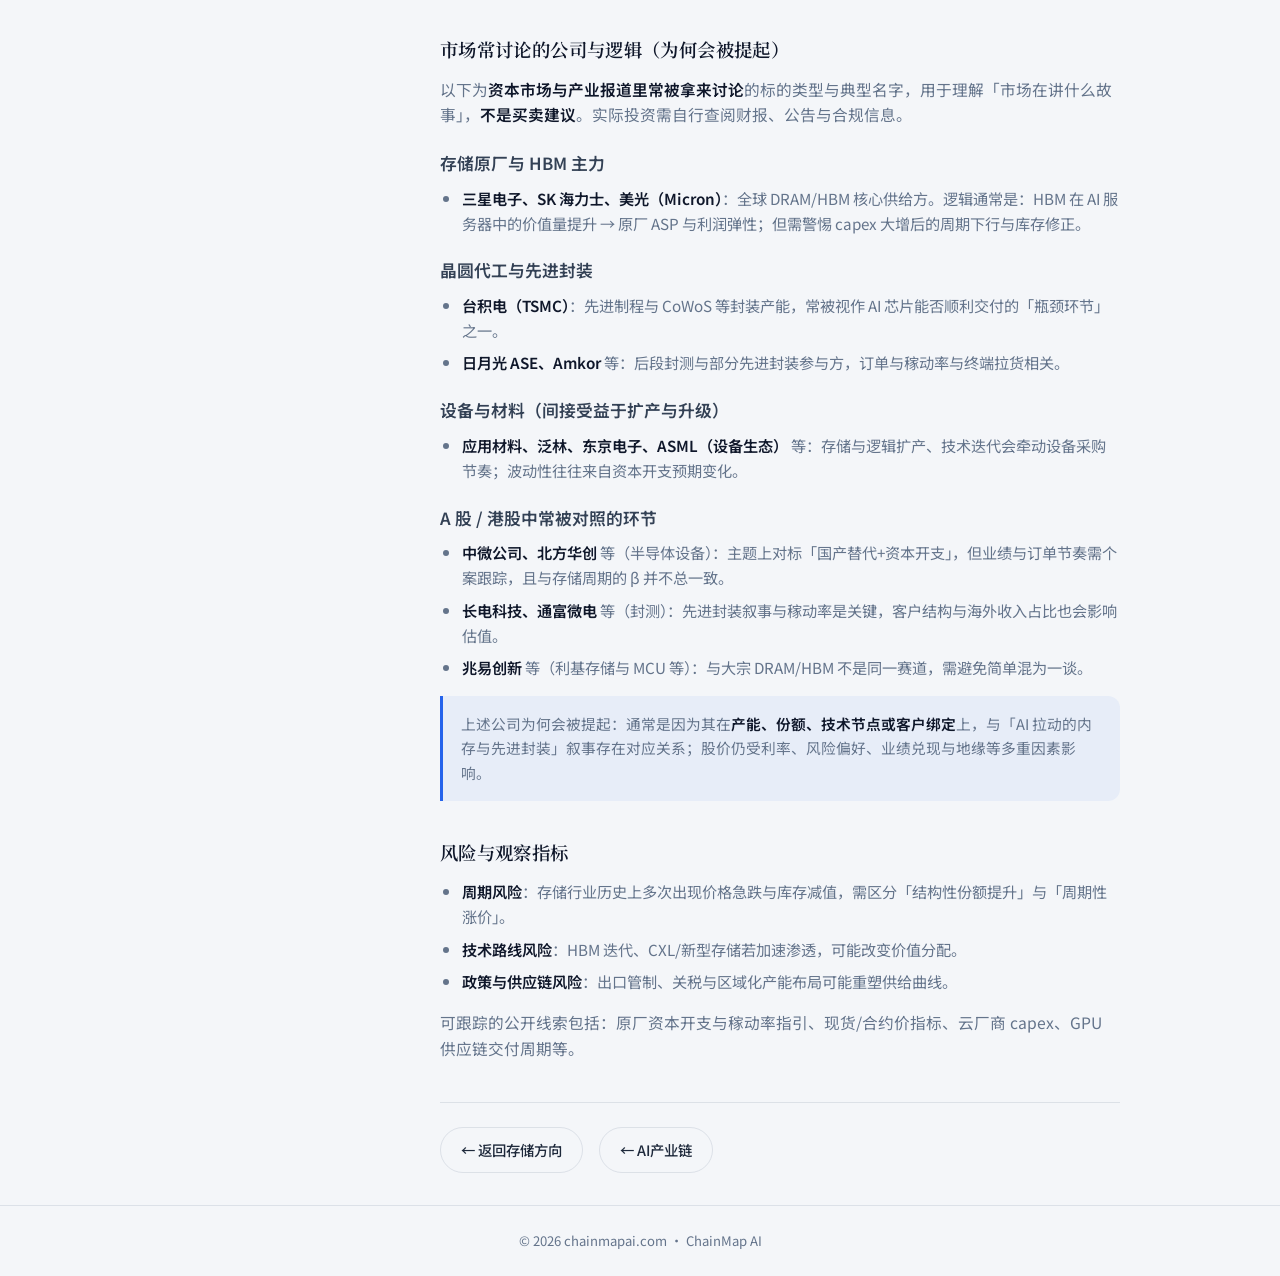
==== commit 97ba0cbe: "整理网站构成" ====
--- a/article-memory.html
+++ b/article-memory.html
@@ -1,4 +1,4 @@
-<!DOCTYPE html>
+﻿<!DOCTYPE html>
 <html lang="zh-CN">
 <head>
   <meta charset="UTF-8" />
@@ -7,7 +7,7 @@
   <title>AI 时代的内存：供需与产业链 · ChainMap AI</title>
   <link rel="preconnect" href="https://fonts.googleapis.com" />
   <link rel="preconnect" href="https://fonts.gstatic.com" crossorigin />
-  <link href="https://fonts.googleapis.com/css2?family=Noto+Sans+SC:wght@400;500;600;700&family=JetBrains+Mono:wght@400;500&display=swap" rel="stylesheet" />
+  <link href="https://fonts.googleapis.com/css2?family=Noto+Sans+SC:wght@400;500;600;700&family=Noto+Serif+SC:wght@500;600;700&family=JetBrains+Mono:wght@400;500&display=swap" rel="stylesheet" />
   <link rel="stylesheet" href="styles.css" />
 </head>
 <body>
@@ -17,143 +17,153 @@
       <button type="button" class="nav-toggle" aria-label="打开菜单" aria-expanded="false"></button>
       <nav class="nav" id="site-nav">
         <a href="index.html">首页</a>
-        <a href="hot-topics.html">热门方向</a>
-        <a href="article-memory.html" class="is-active">专题</a>
-        <a href="index.html#disclaimer">说明</a>
+        <a href="hot-topics.html" class="is-active">AI产业链</a>
+        <a href="companies.html">热门公司分析</a>
       </nav>
     </div>
   </header>
 
   <main class="main-article page-enter">
-    <article class="article-page container article-container">
-      <header class="article-header">
-        <p class="article-kicker">深度专题 · 第 1 期</p>
-        <h1 class="article-h1">AI 时代的内存：需求从哪来、供给怎样走、产业链里谁在什么位置</h1>
-        <p class="article-meta">产业框架说明 · 非证券投资咨询 · 数据与结论随市场变化</p>
-      </header>
+    <div class="container">
+      <nav class="breadcrumb">
+        <a href="index.html">首页</a><span>/</span>
+        <a href="hot-topics.html">AI产业链</a><span>/</span>
+        <span>存储 · HBM / DRAM</span>
+      </nav>
+      <div class="research-layout">
+        <aside class="research-sidebar">
+          <nav class="article-toc" aria-label="本页目录">
+            <strong class="article-toc-title">目录</strong>
+            <ol>
+              <li><a href="#why-memory">为何内存成为主线</a></li>
+              <li><a href="#demand">需求在哪里</a></li>
+              <li><a href="#supply">供给与瓶颈</a></li>
+              <li><a href="#chain">产业链拆解</a></li>
+              <li><a href="#companies">公司与逻辑</a></li>
+              <li><a href="#risk">风险与指标</a></li>
+            </ol>
+          </nav>
+          <p class="research-note"><a href="hot-topics.html">→ 返回 AI产业链</a></p>
+        </aside>
+        <article class="research-main">
+          <header class="article-header">
+            <p class="section-eyebrow section-eyebrow--left">INDUSTRY · L2 存储层</p>
+            <h1 class="article-h1">AI 时代的内存：HBM、DRAM 各自做什么</h1>
+            <p class="article-meta">产业科普 · 非证券投资咨询</p>
+          </header>
 
-      <nav class="article-toc" aria-label="本页目录">
-        <strong class="article-toc-title">本页目录</strong>
-        <ol>
-          <li><a href="#why-memory">为什么 AI 把“内存”推到舞台中央</a></li>
-          <li><a href="#demand">需求在哪里：训练、推理与数据中心</a></li>
-          <li><a href="#supply">供给怎样：HBM、DRAM 周期与产能瓶颈</a></li>
-          <li><a href="#chain">产业链拆解：从设备材料到模组与云</a></li>
-          <li><a href="#companies">市场常讨论的公司与逻辑（为何会被提起）</a></li>
-          <li><a href="#risk">风险与观察指标</a></li>
-        </ol>
-      </nav>
+          <div class="article-body">
+            <h2 id="why-memory">为什么 AI 把「内存」推到舞台中央</h2>
+            <p>
+              大模型训练与推理不仅消耗算力（GPU/ASIC），也极度消耗<strong>高带宽、大容量、低延迟</strong>的存储与内存资源。与消费级 PC 以 DDR 为主不同，数据中心与 AI 加速器场景里，<strong>HBM（高带宽存储器）</strong>与高端 <strong>DRAM</strong> 成为绑定 GPU 销售与集群扩展能力的关键环节之一。内存若短缺或涨价，会直接传导到服务器 BOM、云厂商成本与 capex 节奏，因此资本市场会把「内存」单独作为 AI 产业链里的一条主线来跟踪。
+            </p>
 
-      <div class="article-body">
-        <h2 id="why-memory">为什么 AI 把“内存”推到舞台中央</h2>
-        <p>
-          大模型训练与推理不仅消耗算力（GPU/ASIC），也极度消耗<strong>高带宽、大容量、低延迟</strong>的存储与内存资源。与消费级 PC 以 DDR 为主不同，数据中心与 AI 加速器场景里，<strong>HBM（高带宽存储器）</strong>与高端 <strong>DRAM</strong> 成为绑定 GPU 销售与集群扩展能力的关键环节之一。内存若短缺或涨价，会直接传导到服务器 BOM、云厂商成本与 capex 节奏，因此资本市场会把“内存”单独作为 AI 产业链里的一条主线来跟踪。
-        </p>
+            <h2 id="demand">需求在哪里：训练、推理与数据中心</h2>
+            <p>可粗略分成三类需求来源（彼此有重叠）：</p>
+            <ul>
+              <li><strong>训练侧</strong>：多卡并行、大 batch、长上下文与 checkpoint，会推高对 HBM 容量与带宽的要求；超大规模集群建设往往带来「阶跃式」拉货。</li>
+              <li><strong>推理侧</strong>：线上服务与边缘部署强调时延与能效；推理集群规模扩大同样消耗大量 DRAM/HBM，但节奏与训练 capex 可能不完全同步。</li>
+              <li><strong>通用数据中心与换机</strong>：传统企业上云、数据库与检索、AI 以外的业务同样消耗内存；消费电子若复苏也会牵动传统 DRAM 的供需平衡。</li>
+            </ul>
+            <p>
+              因此看「AI 内存需求」时，不宜只盯单一指标，而要同时看：<strong>云与互联网巨头的 capex 指引</strong>、<strong>GPU 出货量与产品组合</strong>，以及<strong>传统 DRAM 终端</strong>是否在抢产能。
+            </p>
 
-        <h2 id="demand">需求在哪里：训练、推理与数据中心</h2>
-        <p>可粗略分成三类需求来源（彼此有重叠）：</p>
-        <ul>
-          <li><strong>训练侧</strong>：多卡并行、大 batch、长上下文与 checkpoint，会推高对 HBM 容量与带宽的要求；超大规模集群建设往往带来“阶跃式”拉货。</li>
-          <li><strong>推理侧</strong>：线上服务与边缘部署强调时延与能效；推理集群规模扩大同样消耗大量 DRAM/HBM，但节奏与训练 capex 可能不完全同步。</li>
-          <li><strong>通用数据中心与换机</strong>：传统企业上云、数据库与检索、AI 以外的业务同样消耗内存；消费电子若复苏也会牵动传统 DRAM 的供需平衡。</li>
-        </ul>
-        <p>
-          因此看“AI 内存需求”时，不宜只盯单一指标，而要同时看：<strong>云与互联网巨头的 capex 指引</strong>、<strong>GPU 出货量与产品组合</strong>、以及<strong>传统 DRAM 终端</strong>是否在抢产能。
-        </p>
+            <h2 id="supply">供给怎样：HBM、DRAM 周期与产能瓶颈</h2>
+            <p>
+              <strong>HBM</strong> 工艺复杂、良率爬坡与封装产能（常与先进封装产线绑定）决定了有效供给；扩产周期长，容易出现「需求先起、供给滞后」的阶段性格局。<strong>通用 DRAM</strong> 仍呈现较强的周期性：资本开支、库存、现货价与合约价都是经典观察变量。
+            </p>
+            <p>
+              供给端常见「瓶颈」表述包括：先进制程与良率、<strong>CoWoS 等 2.5D/3D 封装产能</strong>、基板与材料，以及地缘与出口管制对设备与区域产能布局的影响。任何一环收紧，都可能表现为交付周期拉长或报价上行。
+            </p>
 
-        <h2 id="supply">供给怎样：HBM、DRAM 周期与产能瓶颈</h2>
-        <p>
-          <strong>HBM</strong> 工艺复杂、良率爬坡与封装产能（常与先进封装产线绑定）决定了有效供给；扩产周期长，容易出现“需求先起、供给滞后”的阶段性格局。<strong>通用 DRAM</strong> 仍呈现较强的周期性：资本开支、库存、现货价与合约价都是经典观察变量。
-        </p>
-        <p>
-          供给端常见“瓶颈”表述包括：先进制程与良率、<strong>CoWoS 等 2.5D/3D 封装产能</strong>、基板与材料、以及地缘与出口管制对设备与区域产能布局的影响。任何一环收紧，都可能表现为交付周期拉长或报价上行。
-        </p>
+            <h2 id="chain">产业链拆解：从设备材料到模组与云</h2>
+            <p>自上游至下游，便于建立地图（示意，非穷尽）：</p>
+            <div class="article-table-wrap">
+              <table class="article-table">
+                <thead>
+                  <tr>
+                    <th>环节</th>
+                    <th>主要内容</th>
+                    <th>投资/研究时常看什么</th>
+                  </tr>
+                </thead>
+                <tbody>
+                  <tr>
+                    <td>设备与材料</td>
+                    <td>刻蚀、薄膜、检测、光刻周边；硅片、化学品、特气等</td>
+                    <td>资本开支周期、订单能见度、份额变化</td>
+                  </tr>
+                  <tr>
+                    <td>存储原厂（IDM）</td>
+                    <td>HBM、DRAM、NAND 研发与制造</td>
+                    <td>HBM 渗透率、ASP、稼动率、库存天数</td>
+                  </tr>
+                  <tr>
+                    <td>先进封装 / 代工协作</td>
+                    <td>Interposer、TSV、部分后段与晶圆代工协同</td>
+                    <td>CoWoS 等产能、客户结构、毛利率</td>
+                  </tr>
+                  <tr>
+                    <td>模组与分销</td>
+                    <td>内存模组、品牌与渠道</td>
+                    <td>价差、库存、下游 PC/服务器需求</td>
+                  </tr>
+                  <tr>
+                    <td>云与品牌服务器</td>
+                    <td>采购与定制服务器、自研芯片与整机</td>
+                    <td>capex、AI 收入占比、供应链安全策略</td>
+                  </tr>
+                </tbody>
+              </table>
+            </div>
 
-        <h2 id="chain">产业链拆解：从设备材料到模组与云</h2>
-        <p>自上游至下游，便于建立地图（示意，非穷尽）：</p>
-        <div class="article-table-wrap">
-          <table class="article-table">
-            <thead>
-              <tr>
-                <th>环节</th>
-                <th>主要内容</th>
-                <th>投资/研究时常看什么</th>
-              </tr>
-            </thead>
-            <tbody>
-              <tr>
-                <td>设备与材料</td>
-                <td>刻蚀、薄膜、检测、光刻周边；硅片、化学品、特气等</td>
-                <td>资本开支周期、订单能见度、份额变化</td>
-              </tr>
-              <tr>
-                <td>存储原厂（IDM）</td>
-                <td>HBM、DRAM、NAND 研发与制造</td>
-                <td>HBM 渗透率、ASP、稼动率、库存天数</td>
-              </tr>
-              <tr>
-                <td>先进封装 / 代工协作</td>
-                <td>Interposer、TSV、部分后段与晶圆代工协同</td>
-                <td>CoWoS 等产能、客户结构、毛利率</td>
-              </tr>
-              <tr>
-                <td>模组与分销</td>
-                <td>内存模组、品牌与渠道</td>
-                <td>价差、库存、下游 PC/服务器需求</td>
-              </tr>
-              <tr>
-                <td>云与品牌服务器</td>
-                <td>采购与定制服务器、自研芯片与整机</td>
-                <td>capex、AI 收入占比、供应链安全策略</td>
-              </tr>
-            </tbody>
-          </table>
-        </div>
+            <h2 id="companies">市场常讨论的公司与逻辑（为何会被提起）</h2>
+            <p>以下为<strong>资本市场与产业报道里常被拿来讨论</strong>的标的类型与典型名字，用于理解「市场在讲什么故事」，<strong>不是买卖建议</strong>。实际投资需自行查阅财报、公告与合规信息。</p>
 
-        <h2 id="companies">市场常讨论的公司与逻辑（为何会被提起）</h2>
-        <p>以下为<strong>资本市场与产业报道里常被拿来讨论</strong>的标的类型与典型名字，用于理解“市场在讲什么故事”，<strong>不是买卖建议</strong>。实际投资需自行查阅财报、公告与合规信息。</p>
+            <h3 class="article-h3">存储原厂与 HBM 主力</h3>
+            <ul>
+              <li><strong>三星电子、SK 海力士、美光（Micron）</strong>：全球 DRAM/HBM 核心供给方。逻辑通常是：HBM 在 AI 服务器中的价值量提升 → 原厂 ASP 与利润弹性；但需警惕 capex 大增后的周期下行与库存修正。</li>
+            </ul>
 
-        <h3 class="article-h3">存储原厂与 HBM 主力</h3>
-        <ul>
-          <li><strong>三星电子、SK 海力士、美光（Micron）</strong>：全球 DRAM/HBM 核心供给方。逻辑通常是：HBM 在 AI 服务器中的价值量提升 → 原厂 ASP 与利润弹性；但需警惕 capex 大增后的周期下行与库存修正。</li>
-        </ul>
+            <h3 class="article-h3">晶圆代工与先进封装</h3>
+            <ul>
+              <li><strong>台积电（TSMC）</strong>：先进制程与 CoWoS 等封装产能，常被视作 AI 芯片能否顺利交付的「瓶颈环节」之一。</li>
+              <li><strong>日月光 ASE、Amkor</strong> 等：后段封测与部分先进封装参与方，订单与稼动率与终端拉货相关。</li>
+            </ul>
 
-        <h3 class="article-h3">晶圆代工与先进封装</h3>
-        <ul>
-          <li><strong>台积电（TSMC）</strong>：先进制程与 CoWoS 等封装产能，常被视作 AI 芯片能否顺利交付的“瓶颈环节”之一。</li>
-          <li><strong>日月光 ASE、Amkor</strong>等：后段封测与部分先进封装参与方，订单与稼动率与终端拉货相关。</li>
-        </ul>
+            <h3 class="article-h3">设备与材料（间接受益于扩产与升级）</h3>
+            <ul>
+              <li><strong>应用材料、泛林、东京电子、ASML（设备生态）</strong> 等：存储与逻辑扩产、技术迭代会牵动设备采购节奏；波动性往往来自资本开支预期变化。</li>
+            </ul>
 
-        <h3 class="article-h3">设备与材料（间接受益于扩产与升级）</h3>
-        <ul>
-          <li><strong>应用材料、泛林、东京电子、ASML（设备生态）</strong>等：存储与逻辑扩产、技术迭代会牵动设备采购节奏；波动性往往来自资本开支预期变化。</li>
-        </ul>
+            <h3 class="article-h3">A 股 / 港股中常被对照的环节</h3>
+            <ul>
+              <li><strong>中微公司、北方华创</strong> 等（半导体设备）：主题上对标「国产替代+资本开支」，但业绩与订单节奏需个案跟踪，且与存储周期的 β 并不总一致。</li>
+              <li><strong>长电科技、通富微电</strong> 等（封测）：先进封装叙事与稼动率是关键，客户结构与海外收入占比也会影响估值。</li>
+              <li><strong>兆易创新</strong> 等（利基存储与 MCU 等）：与大宗 DRAM/HBM 不是同一赛道，需避免简单混为一谈。</li>
+            </ul>
 
-        <h3 class="article-h3">A 股 / 港股中常被对照的环节</h3>
-        <ul>
-          <li><strong>中微公司、北方华创</strong>等（半导体设备）：主题上对标“国产替代+资本开支”，但业绩与订单节奏需个案跟踪，且与存储周期的β并不总一致。</li>
-          <li><strong>长电科技、通富微电</strong>等（封测）：先进封装叙事与稼动率是关键，客户结构与海外收入占比也会影响估值。</li>
-          <li><strong>兆易创新</strong>等（利基存储与 MCU 等）：与大宗 DRAM/HBM 不是同一赛道，需避免简单混为一谈。</li>
-        </ul>
+            <p class="article-note">
+              上述公司为何会被提起：通常是因为其在<strong>产能、份额、技术节点或客户绑定</strong>上，与「AI 拉动的内存与先进封装」叙事存在对应关系；股价仍受利率、风险偏好、业绩兑现与地缘等多重因素影响。
+            </p>
 
-        <p class="article-note">
-          上述公司为何会被提起：通常是因为其在<strong>产能、份额、技术节点或客户绑定</strong>上，与“AI 拉动的内存与先进封装”叙事存在对应关系；股价仍受利率、风险偏好、业绩兑现与地缘等多重因素影响。
-        </p>
+            <h2 id="risk">风险与观察指标</h2>
+            <ul>
+              <li><strong>周期风险</strong>：存储行业历史上多次出现价格急跌与库存减值，需区分「结构性份额提升」与「周期性涨价」。</li>
+              <li><strong>技术路线风险</strong>：HBM 迭代、CXL/新型存储若加速渗透，可能改变价值分配。</li>
+              <li><strong>政策与供应链风险</strong>：出口管制、关税与区域化产能布局可能重塑供给曲线。</li>
+            </ul>
+            <p>可跟踪的公开线索包括：原厂资本开支与稼动率指引、现货/合约价指标、云厂商 capex、GPU 供应链交付周期等。</p>
+          </div>
 
-        <h2 id="risk">风险与观察指标</h2>
-        <ul>
-          <li><strong>周期风险</strong>：存储行业历史上多次出现价格急跌与库存减值，需区分“结构性份额提升”与“周期性涨价”。</li>
-          <li><strong>技术路线风险</strong>：HBM 迭代、CXL/新型存储若加速渗透，可能改变价值分配。</li>
-          <li><strong>政策与供应链风险</strong>：出口管制、关税与区域化产能布局可能重塑供给曲线。</li>
-        </ul>
-        <p>可跟踪的公开线索包括：原厂资本开支与稼动率指引、现货/合约价指标、云厂商 capex、GPU 供应链交付周期等。</p>
+          <footer class="article-footer">
+            <a class="btn-secondary" href="topic.html?id=storage-hbm">← 返回存储方向</a>
+            <a class="btn-secondary" href="hot-topics.html">← AI产业链</a>
+          </footer>
+        </article>
       </div>
-
-      <footer class="article-footer">
-        <a class="btn-secondary" href="index.html">← 返回首页</a>
-        <a class="btn-secondary" href="guide-hosting.html">建站与域名说明 →</a>
-      </footer>
-    </article>
+    </div>
   </main>
 
   <footer class="site-footer">
--- a/styles.css
+++ b/styles.css
@@ -16,7 +16,11 @@
   --header-bg: rgba(255, 255, 255, 0.82);
   --shadow-sm: 0 1px 3px rgba(15, 23, 42, 0.06);
   --shadow-md: 0 8px 30px rgba(15, 23, 42, 0.08);
+  --font-serif: "Noto Serif SC", Georgia, "Songti SC", serif;
   --font-sans: "Noto Sans SC", system-ui, sans-serif;
+  --ink: #0f172a;
+  --line: #e2e8f0;
+  --surface: #ffffff;
   --font-mono: "JetBrains Mono", monospace;
   --radius: 12px;
   --radius-lg: 20px;
@@ -100,11 +104,23 @@
 }
 
 .hero-motto {
-  margin: 0.5rem 0 0;
-  font-size: 0.95rem;
+  margin: 0.75rem 0 0;
+  font-family: var(--font-serif);
+  font-size: clamp(1rem, 2.5vw, 1.15rem);
   font-weight: 500;
-  color: rgba(255, 255, 255, 0.75);
-  letter-spacing: 0.12em;
+  color: var(--ink);
+  letter-spacing: 0.2em;
+}
+
+.hero-content--home .hero-title {
+  margin-bottom: 0;
+}
+
+.hero-content--home .hero-lead--tight {
+  margin-top: 1.25rem;
+  font-size: 1.02rem;
+  line-height: 1.75;
+  color: var(--text-muted);
 }
 
 .site-footer a {
@@ -516,6 +532,383 @@
   }
 }
 
+.hero-lead--tight {
+  margin-bottom: 0;
+}
+
+.page-home {
+  display: flex;
+  flex-direction: column;
+  min-height: 100vh;
+}
+
+.page-home .page-enter {
+  flex: 1;
+  display: flex;
+  flex-direction: column;
+}
+
+.page-home .hero--landing {
+  flex: 1;
+  min-height: calc(100vh - var(--header-h) - 120px);
+  padding-bottom: 2rem;
+}
+
+.site-footer--home {
+  margin-top: auto;
+  padding: 0 1.5rem 2.5rem;
+  border-top: none;
+  background: transparent;
+}
+
+.footer-home {
+  max-width: 36rem;
+  margin-inline: auto;
+  text-align: center;
+}
+
+.footer-home-note {
+  margin: 0 0 0.65rem;
+  font-size: 0.82rem;
+  line-height: 1.6;
+  color: var(--text-muted);
+}
+
+.footer-home-copy {
+  margin: 0;
+  font-size: 0.78rem;
+  color: var(--text-muted);
+  opacity: 0.75;
+}
+
+.footer-copy {
+  margin: 0 0 0.5rem;
+  font-size: 0.85rem;
+  color: var(--text-muted);
+}
+
+.footer-note {
+  margin: 0;
+  font-size: 0.875rem;
+  line-height: 1.65;
+  color: var(--text-muted);
+  max-width: 40rem;
+  margin-inline: auto;
+}
+
+.footer-note--inline {
+  margin-top: 2rem;
+  text-align: center;
+}
+
+.site-footer--minimal {
+  padding: 1.25rem 1.5rem 1.75rem;
+  border-top: 1px solid var(--border);
+  background: rgba(255, 255, 255, 0.5);
+}
+
+.topic-row--industry .topic-row-stats {
+  display: none;
+}
+
+.topic-row--industry {
+  grid-template-columns: 3rem 1fr;
+}
+
+.topic-row-sub {
+  margin: 0.35rem 0 0.75rem;
+  font-size: 0.88rem;
+  color: var(--text-muted);
+}
+
+.topic-row-link--solo {
+  display: inline-block;
+  margin-top: 0.25rem;
+}
+
+.article-cards--page {
+  margin-top: 0.5rem;
+}
+
+.company-section {
+  margin-bottom: 2.75rem;
+}
+
+.company-section:last-of-type {
+  margin-bottom: 1.5rem;
+}
+
+.company-section-head {
+  display: flex;
+  flex-wrap: wrap;
+  align-items: baseline;
+  gap: 0.5rem 1rem;
+  margin-bottom: 1.15rem;
+  padding-bottom: 0.85rem;
+  border-bottom: 1px solid var(--border);
+}
+
+.company-section-title {
+  margin: 0;
+  font-family: var(--font-serif);
+  font-size: 1.2rem;
+  font-weight: 600;
+  color: var(--ink);
+}
+
+.company-section-meta {
+  font-family: var(--font-mono);
+  font-size: 0.78rem;
+  letter-spacing: 0.04em;
+  color: var(--text-muted);
+}
+
+.company-cards {
+  display: grid;
+  grid-template-columns: repeat(auto-fill, minmax(300px, 1fr));
+  gap: 1.25rem;
+}
+
+.article-card--featured {
+  border-color: rgba(37, 99, 235, 0.28);
+  background: linear-gradient(180deg, rgba(37, 99, 235, 0.05) 0%, var(--bg-card) 42%);
+}
+
+.article-card--data {
+  border-style: dashed;
+  background: #fafbfc;
+}
+
+.chain-framework-box {
+  margin-bottom: 1.5rem;
+  padding: 1.35rem 1.5rem;
+  background: linear-gradient(135deg, rgba(37, 99, 235, 0.06) 0%, var(--bg-card) 55%);
+  border: 1px solid rgba(37, 99, 235, 0.18);
+  border-radius: var(--radius-lg);
+  box-shadow: var(--shadow-sm);
+}
+
+.chain-overview {
+  margin-bottom: 2rem;
+  padding: 1.5rem 1.5rem 1.35rem;
+  background: var(--bg-card);
+  border: 1px solid var(--border);
+  border-radius: var(--radius-lg);
+  box-shadow: var(--shadow-sm);
+}
+
+.chain-overview-title {
+  margin: 0 0 0.5rem;
+  font-family: var(--font-serif);
+  font-size: 1.15rem;
+  font-weight: 600;
+  color: var(--ink);
+  text-align: center;
+}
+
+.chain-overview-lead {
+  margin: 0 0 1.25rem;
+  font-size: 0.92rem;
+  color: var(--text-muted);
+  line-height: 1.65;
+  text-align: center;
+  max-width: 52ch;
+  margin-inline: auto;
+}
+
+.chain-overview-diagram {
+  overflow-x: auto;
+  margin-bottom: 1rem;
+  padding: 0.5rem 0;
+  -webkit-overflow-scrolling: touch;
+}
+
+.chain-overview-svg {
+  display: block;
+  width: 100%;
+  min-width: 640px;
+  height: auto;
+}
+
+.chain-overview-svg .co-label {
+  font-family: "Noto Sans SC", sans-serif;
+  font-size: 13px;
+  font-weight: 600;
+  fill: #1e293b;
+}
+
+.chain-overview-svg .co-label--head {
+  font-size: 14px;
+  fill: #0f172a;
+}
+
+.chain-overview-svg .co-chip {
+  font-family: "JetBrains Mono", monospace;
+  font-size: 11px;
+  font-weight: 500;
+  fill: #1e40af;
+}
+
+.chain-overview-svg .co-caption {
+  font-family: "Noto Sans SC", sans-serif;
+  font-size: 11px;
+  fill: #64748b;
+}
+
+.chain-overview-svg .co-caption--net {
+  font-weight: 600;
+  fill: #0e7490;
+}
+
+.chain-overview-legend {
+  display: flex;
+  flex-wrap: wrap;
+  justify-content: center;
+  gap: 0.5rem 1.25rem;
+  margin: 0;
+  padding: 0;
+  list-style: none;
+  font-size: 0.82rem;
+  color: var(--text-muted);
+}
+
+.chain-overview-legend li {
+  display: flex;
+  align-items: center;
+  gap: 0.4rem;
+}
+
+.chain-overview-dot {
+  width: 8px;
+  height: 8px;
+  border-radius: 50%;
+  flex-shrink: 0;
+}
+
+.chain-overview-dot--l1 { background: #2563eb; }
+.chain-overview-dot--l2 { background: #7c3aed; }
+.chain-overview-dot--l3 { background: #0891b2; }
+.chain-overview-dot--l4 { background: #65a30d; }
+
+.chain-framework-title {
+  margin: 0 0 0.5rem;
+  font-family: var(--font-serif);
+  font-size: 1.1rem;
+  font-weight: 600;
+  color: var(--ink);
+}
+
+.chain-framework-box p {
+  margin: 0;
+  color: var(--text-muted);
+  font-size: 0.95rem;
+  line-height: 1.65;
+}
+
+.industry-layer-block {
+  margin-bottom: 2rem;
+  padding: 1.35rem 1.5rem 1.5rem;
+  background: var(--bg-card);
+  border: 1px solid var(--border);
+  border-radius: var(--radius-lg);
+  box-shadow: var(--shadow-sm);
+}
+
+.industry-layer-block--1 { border-left: 4px solid #2563eb; }
+.industry-layer-block--2 { border-left: 4px solid #7c3aed; }
+.industry-layer-block--3 { border-left: 4px solid #0891b2; }
+.industry-layer-block--4 { border-left: 4px solid #65a30d; }
+.industry-layer-block--5 { border-left: 4px solid #ea580c; }
+.industry-layer-block--6 { border-left: 4px solid #db2777; }
+
+.industry-layer-head {
+  margin-bottom: 1rem;
+}
+
+.industry-layer-desc {
+  margin: 0.5rem 0 0;
+  font-size: 0.92rem;
+  color: var(--text-muted);
+  line-height: 1.6;
+  max-width: 72ch;
+}
+
+.industry-grid {
+  display: grid;
+  grid-template-columns: repeat(auto-fill, minmax(280px, 1fr));
+  gap: 1rem;
+}
+
+.industry-card {
+  display: flex;
+  flex-direction: column;
+  min-width: 0;
+  padding: 1.25rem 1.35rem;
+  background: #fff;
+  border: 1px solid var(--border);
+  border-radius: var(--radius);
+  text-decoration: none;
+  color: inherit;
+  transition: border-color 0.2s, box-shadow 0.2s, transform 0.2s;
+}
+
+.industry-card:hover {
+  border-color: rgba(37, 99, 235, 0.35);
+  box-shadow: var(--shadow-md);
+  transform: translateY(-2px);
+  text-decoration: none;
+}
+
+.industry-card-top {
+  display: flex;
+  justify-content: space-between;
+  align-items: center;
+  gap: 0.5rem;
+  margin-bottom: 0.65rem;
+}
+
+.industry-card-title {
+  margin: 0 0 0.5rem;
+  font-size: 1.08rem;
+  font-weight: 600;
+  line-height: 1.4;
+  color: var(--text);
+}
+
+.industry-card-desc {
+  margin: 0;
+  font-size: 0.9rem;
+  color: var(--text-muted);
+  line-height: 1.65;
+  flex: 1;
+}
+
+.industry-card-note {
+  margin: 0.75rem 0 0;
+  padding-top: 0.65rem;
+  border-top: 1px dashed var(--border);
+  font-size: 0.85rem;
+  color: var(--accent);
+  line-height: 1.5;
+}
+
+.industry-card-arrow {
+  flex-shrink: 0;
+  font-size: 1rem;
+  color: var(--text-muted);
+  transition: color 0.2s, transform 0.2s;
+}
+
+.industry-card:hover .industry-card-arrow {
+  color: var(--accent);
+  transform: translateX(3px);
+}
+
+.topic-row--no-rank {
+  grid-template-columns: 1fr;
+}
+
+
 @media (prefers-reduced-motion: reduce) {
   .page-enter {
     animation: none;
@@ -607,6 +1000,10 @@
 
 .article-container {
   max-width: 760px;
+}
+
+.article-container--wide {
+  max-width: 960px;
 }
 
 .article-header {
@@ -1077,19 +1474,458 @@
 .btn-outline {
   display: inline-block;
   padding: 0.7rem 1.35rem;
-  border: 1px solid rgba(255, 255, 255, 0.5);
+  border: 1px solid var(--border);
   border-radius: 999px;
-  color: #fff;
+  color: var(--text);
   font-weight: 500;
   text-decoration: none;
-  transition: background 0.2s;
+  background: var(--bg-card);
+  transition: border-color 0.2s, background 0.2s;
 }
 
 .btn-outline:hover {
-  background: rgba(255, 255, 255, 0.12);
+  border-color: rgba(37, 99, 235, 0.45);
+  background: var(--accent-soft);
+  color: var(--accent);
   text-decoration: none;
 }
 
 .invest-preview-section {
   padding-top: 0;
 }
+
+/* —— 投研专业排版 —— */
+.section-eyebrow--left {
+  text-align: left;
+}
+
+.section-eyebrow {
+  font-size: 0.72rem;
+  letter-spacing: 0.14em;
+  text-transform: uppercase;
+  color: var(--accent);
+  margin: 0 0 0.5rem;
+  text-align: center;
+}
+
+.section-head--center .section-title {
+  font-family: var(--font-serif);
+  font-weight: 600;
+  letter-spacing: 0.02em;
+}
+
+.section-actions {
+  text-align: center;
+  margin-top: 2rem;
+}
+
+.radar-section {
+  background: var(--surface);
+  border-top: 1px solid var(--line);
+  border-bottom: 1px solid var(--line);
+  padding-top: 3.5rem;
+  padding-bottom: 3.5rem;
+}
+
+.feed-meta--bar {
+  padding: 0.65rem 1rem;
+  background: #f8fafc;
+  border: 1px solid var(--line);
+  border-radius: 8px;
+  margin-bottom: 1.25rem;
+  font-family: var(--font-mono);
+  font-size: 0.8rem;
+}
+
+.layer-legend {
+  display: flex;
+  flex-wrap: wrap;
+  gap: 0.45rem;
+  margin-bottom: 1.25rem;
+}
+
+.layer-chip {
+  display: inline-block;
+  font-size: 0.72rem;
+  font-weight: 600;
+  padding: 0.25rem 0.55rem;
+  border-radius: 6px;
+  letter-spacing: 0.02em;
+}
+
+.layer-chip--1 { background: #dbeafe; color: #1e40af; }
+.layer-chip--2 { background: #ede9fe; color: #5b21b6; }
+.layer-chip--3 { background: #cffafe; color: #0e7490; }
+.layer-chip--4 { background: #ecfccb; color: #3f6212; }
+.layer-chip--5 { background: #ffedd5; color: #c2410c; }
+.layer-chip--6 { background: #fce7f3; color: #9d174d; }
+
+.topic-radar-list {
+  display: flex;
+  flex-direction: column;
+  gap: 0;
+  border: 1px solid var(--line);
+  border-radius: var(--radius-lg);
+  overflow: hidden;
+  background: var(--surface);
+  box-shadow: var(--shadow-sm);
+}
+
+.topic-row {
+  display: grid;
+  grid-template-columns: 3.5rem 1fr auto;
+  gap: 1rem 1.25rem;
+  align-items: start;
+  padding: 1.25rem 1.35rem;
+  border-bottom: 1px solid var(--line);
+  transition: background 0.15s;
+}
+
+.topic-row:last-child {
+  border-bottom: none;
+}
+
+.topic-row:hover {
+  background: #fafbfc;
+}
+
+.topic-row--hot {
+  background: linear-gradient(90deg, rgba(37, 99, 235, 0.06) 0%, transparent 55%);
+}
+
+.topic-row--archived {
+  opacity: 0.65;
+}
+
+.topic-row-rank {
+  font-family: var(--font-mono);
+  font-size: 1.35rem;
+  font-weight: 700;
+  color: #cbd5e1;
+  line-height: 1;
+  padding-top: 0.15rem;
+}
+
+.topic-row--hot .topic-row-rank {
+  color: var(--accent);
+}
+
+.topic-row-meta {
+  display: flex;
+  flex-wrap: wrap;
+  align-items: center;
+  gap: 0.45rem;
+  margin-bottom: 0.4rem;
+}
+
+.topic-flag-hot {
+  font-size: 0.68rem;
+  font-weight: 700;
+  letter-spacing: 0.06em;
+  text-transform: uppercase;
+  color: #dc2626;
+  background: #fef2f2;
+  padding: 0.15rem 0.45rem;
+  border-radius: 4px;
+}
+
+.topic-row-title {
+  margin: 0 0 0.45rem;
+  font-family: var(--font-serif);
+  font-size: 1.15rem;
+  font-weight: 600;
+  line-height: 1.35;
+}
+
+.topic-row-title a {
+  color: var(--ink);
+  text-decoration: none;
+}
+
+.topic-row-title a:hover {
+  color: var(--accent);
+}
+
+.topic-row-desc {
+  margin: 0 0 0.5rem;
+  font-size: 0.92rem;
+  color: var(--text-muted);
+  line-height: 1.6;
+  max-width: 52rem;
+}
+
+.topic-stock-chips {
+  display: flex;
+  flex-wrap: wrap;
+  gap: 0.35rem;
+  margin-bottom: 0.45rem;
+}
+
+.stock-chip {
+  font-family: var(--font-mono);
+  font-size: 0.72rem;
+  font-weight: 500;
+  padding: 0.15rem 0.45rem;
+  border: 1px solid var(--line);
+  border-radius: 4px;
+  background: #f8fafc;
+  color: var(--text);
+  text-decoration: none;
+}
+
+.stock-chip:hover {
+  border-color: var(--accent);
+  color: var(--accent);
+  text-decoration: none;
+}
+
+.topic-row-stats {
+  display: flex;
+  flex-direction: column;
+  align-items: flex-end;
+  gap: 0.45rem;
+  min-width: 7rem;
+}
+
+.heat-score {
+  text-align: right;
+}
+
+.heat-score-num {
+  display: block;
+  font-family: var(--font-mono);
+  font-size: 1.5rem;
+  font-weight: 700;
+  color: var(--ink);
+  line-height: 1;
+}
+
+.heat-score-label {
+  font-size: 0.68rem;
+  color: var(--text-muted);
+  letter-spacing: 0.08em;
+}
+
+.heat-meter {
+  width: 5.5rem;
+  height: 4px;
+  background: #e2e8f0;
+  border-radius: 999px;
+  overflow: hidden;
+}
+
+.heat-meter-fill {
+  display: block;
+  height: 100%;
+  background: linear-gradient(90deg, #2563eb, #7c3aed);
+  border-radius: 999px;
+}
+
+.topic-row-link {
+  font-size: 0.82rem;
+  font-weight: 600;
+  color: var(--accent);
+  text-decoration: none;
+  white-space: nowrap;
+}
+
+.topic-row-link:hover {
+  text-decoration: underline;
+}
+
+.research-page-header {
+  text-align: center;
+  margin-bottom: 2rem;
+  padding-bottom: 1.5rem;
+  border-bottom: 1px solid var(--line);
+}
+
+.research-h1 {
+  font-family: var(--font-serif);
+  font-size: clamp(1.5rem, 4vw, 2.1rem);
+  font-weight: 600;
+  line-height: 1.35;
+  color: var(--ink);
+  margin: 0 0 0.75rem;
+  letter-spacing: 0.02em;
+}
+
+.research-lead {
+  font-size: 1.02rem;
+  color: var(--text-muted);
+  line-height: 1.75;
+  margin: 0;
+}
+
+.research-lead--center {
+  max-width: 640px;
+  margin-inline: auto;
+}
+
+.research-hero {
+  margin-bottom: 2.5rem;
+  padding-bottom: 1.75rem;
+  border-bottom: 1px solid var(--line);
+}
+
+.research-hero-meta {
+  display: flex;
+  flex-wrap: wrap;
+  align-items: center;
+  gap: 0.65rem;
+  margin: 0.75rem 0 1rem;
+}
+
+.research-stat {
+  font-size: 0.88rem;
+  color: var(--text-muted);
+}
+
+.research-stat strong {
+  color: var(--ink);
+  font-family: var(--font-mono);
+}
+
+.highlight-box {
+  margin: 1.25rem 0;
+  padding: 1rem 1.15rem;
+  background: #f0f9ff;
+  border-left: 3px solid var(--accent);
+  border-radius: 0 8px 8px 0;
+}
+
+.highlight-box strong {
+  display: block;
+  font-size: 0.75rem;
+  letter-spacing: 0.08em;
+  text-transform: uppercase;
+  color: var(--accent);
+  margin-bottom: 0.35rem;
+}
+
+.highlight-box p {
+  margin: 0;
+  font-size: 0.95rem;
+  color: var(--text);
+  line-height: 1.65;
+}
+
+.research-h2 {
+  font-family: var(--font-serif);
+  font-size: 1.2rem;
+  font-weight: 600;
+  margin: 2rem 0 0.65rem;
+  color: var(--ink);
+}
+
+.research-section-desc {
+  color: var(--text-muted);
+  font-size: 0.92rem;
+  margin: 0 0 1rem;
+}
+
+.research-note {
+  margin-top: 1.5rem;
+  font-size: 0.92rem;
+}
+
+.breadcrumb {
+  font-size: 0.85rem;
+  color: var(--text-muted);
+  margin-bottom: 1.25rem;
+}
+
+.breadcrumb a {
+  color: var(--accent);
+}
+
+.breadcrumb span {
+  margin: 0 0.35rem;
+}
+
+.research-layout {
+  display: grid;
+  grid-template-columns: 240px minmax(0, 1fr);
+  gap: 2.5rem;
+  align-items: start;
+  max-width: 960px;
+  margin-inline: auto;
+}
+
+.research-sidebar {
+  position: sticky;
+  top: calc(var(--header-h) + 1rem);
+}
+
+.research-sidebar .article-toc {
+  margin-bottom: 0;
+}
+
+.research-main .article-h1 {
+  font-family: var(--font-serif);
+  font-size: clamp(1.45rem, 3.5vw, 1.85rem);
+  font-weight: 600;
+  line-height: 1.4;
+  color: var(--ink);
+}
+
+.research-main .article-body h2 {
+  font-family: var(--font-serif);
+  font-size: 1.15rem;
+  font-weight: 600;
+  color: var(--ink);
+  padding-top: 0.25rem;
+}
+
+.research-main .article-toc a {
+  color: var(--text-muted);
+  text-decoration: none;
+  font-size: 0.88rem;
+  line-height: 1.5;
+}
+
+.research-main .article-toc a:hover {
+  color: var(--accent);
+}
+
+.chain-card {
+  text-decoration: none;
+  color: inherit;
+}
+
+@media (max-width: 768px) {
+  .topic-row {
+    grid-template-columns: 2.5rem 1fr;
+  }
+
+  .topic-row-stats {
+    grid-column: 2;
+    flex-direction: row;
+    flex-wrap: wrap;
+    align-items: center;
+    justify-content: flex-start;
+    min-width: 0;
+  }
+
+  .research-layout {
+    grid-template-columns: 1fr;
+  }
+
+  .research-sidebar {
+    position: static;
+  }
+}
+
+@media (prefers-reduced-motion: reduce) {
+  html {
+    scroll-behavior: auto;
+  }
+
+  *,
+  *::before,
+  *::after {
+    animation-duration: 0.01ms !important;
+    animation-iteration-count: 1 !important;
+    transition-duration: 0.01ms !important;
+  }
+}
